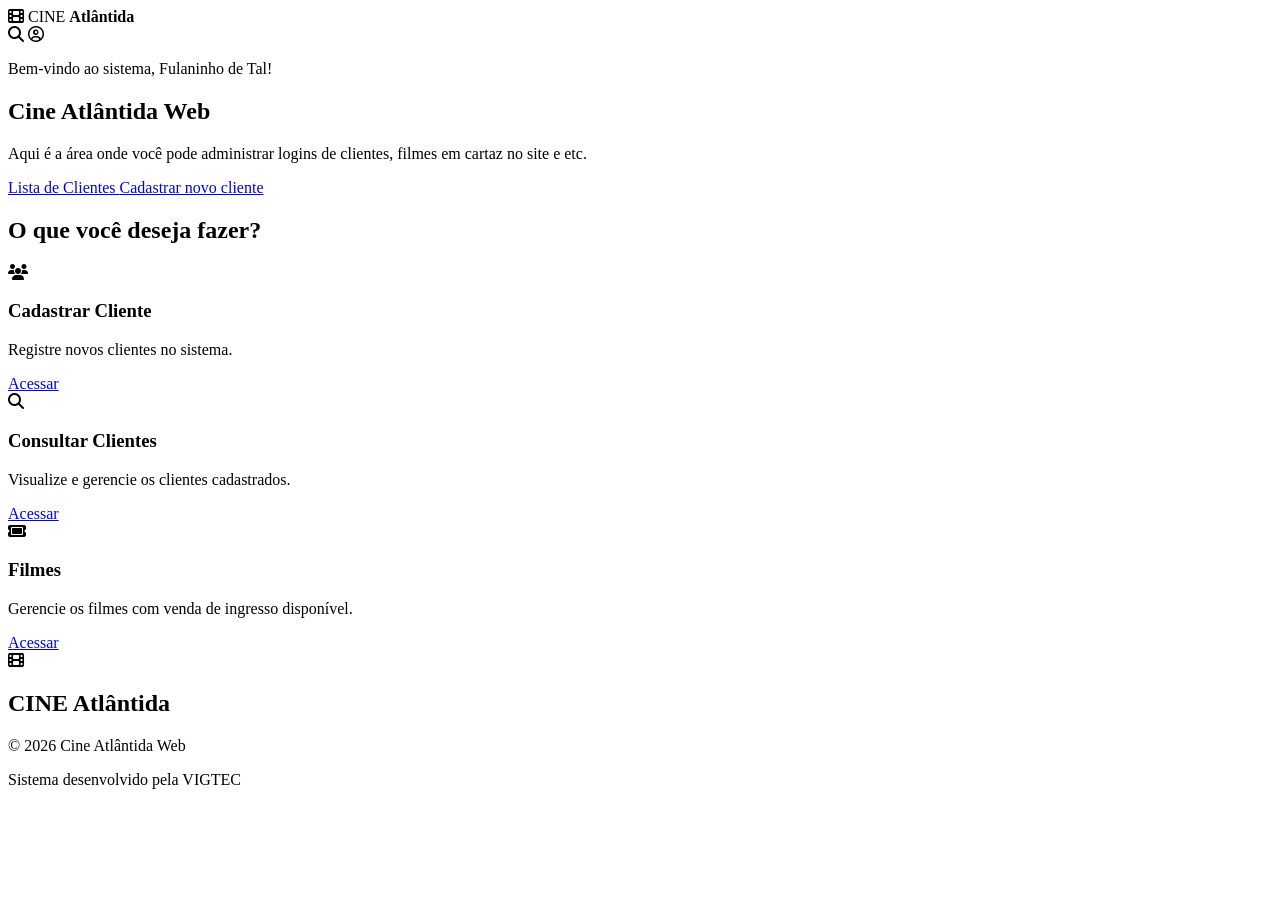
==== index.html @ 6854ec85 "Add initial index.html structure for Cine Atlântida" ====
<!DOCTYPE html>
<html lang="pt-BR">

<head>
    <meta charset="UTF-8">
    <meta name="viewport" content="width=device-width, initial-scale=1.0">
    <title>Cine Atlântida Web</title>
    <link rel="stylesheet" href="estilo.css">
    <link rel="stylesheet" href="https://cdnjs.cloudflare.com/ajax/libs/font-awesome/6.6.0/css/all.min.css">
</head>

<body>

    <header>
        <div class="logo">
            <i class="fa-solid fa-film"></i>
            <span>CINE <strong>Atlântida</strong></span>
        </div>
        <nav>
            <!-- Espaço reservado para links futuros, se necessário -->
        </nav>
        <div class="usuario">
            <i class="fa-solid fa-magnifying-glass"></i>
            <i class="fa-regular fa-circle-user"></i>
        </div>
    </header>

    <!-- BANNER -->
    <section class="banner">
        <div class="overlay"></div>
        <div class="texto-banner">
            <p class="subtitulo">
                Bem-vindo ao sistema, Fulaninho de Tal!
            </p>
            <h1>
                Cine Atlântida Web
            </h1>
            <p>
                Aqui é a área onde você pode administrar logins de clientes, filmes em cartaz no site e etc.
            </p>
            <div class="botoes">
                <a href="listar.html" class="btn-principal">
                    Lista de Clientes
                </a>
                <a href="cadastrar.html" class="btn-secundario">
                    Cadastrar novo cliente
                </a>
            </div>
        </div>
    </section>

    <!-- DESTAQUES -->
    <section class="destaques">
        <h2>O que você deseja fazer?</h2>
        <div class="cards">
            <div class="card">
                <i class="fa-solid fa-users"></i>
                <h3>Cadastrar Cliente</h3>
                <p>
                    Registre novos clientes no sistema.
                </p>
                <a href="cadastrar.html">
                    Acessar
                </a>
            </div>

            <div class="card">
                <i class="fa-solid fa-magnifying-glass"></i>
                <h3>Consultar Clientes</h3>
                <p>
                    Visualize e gerencie os clientes cadastrados.
                </p>
                <a href="listar.html">
                    Acessar
                </a>
            </div>

            <div class="card">
                <i class="fa-solid fa-ticket"></i>
                <h3>Filmes</h3>
                <p>
                    Gerencie os filmes com venda de ingresso disponível.
                </p>
                <a href="consultaFilme.html">
                    Acessar
                </a>
            </div>
        </div>
    </section>

    <!-- RODAPÉ -->
    <footer>
        <div class="footer-logo">
            <i class="fa-solid fa-film"></i>
            <h2>CINE <span>Atlântida</span></h2>
        </div>
        <p>
            © 2026 Cine Atlântida Web
        </p>
        <p>
            Sistema desenvolvido pela VIGTEC
        </p>
    </footer>

</body>

</html>
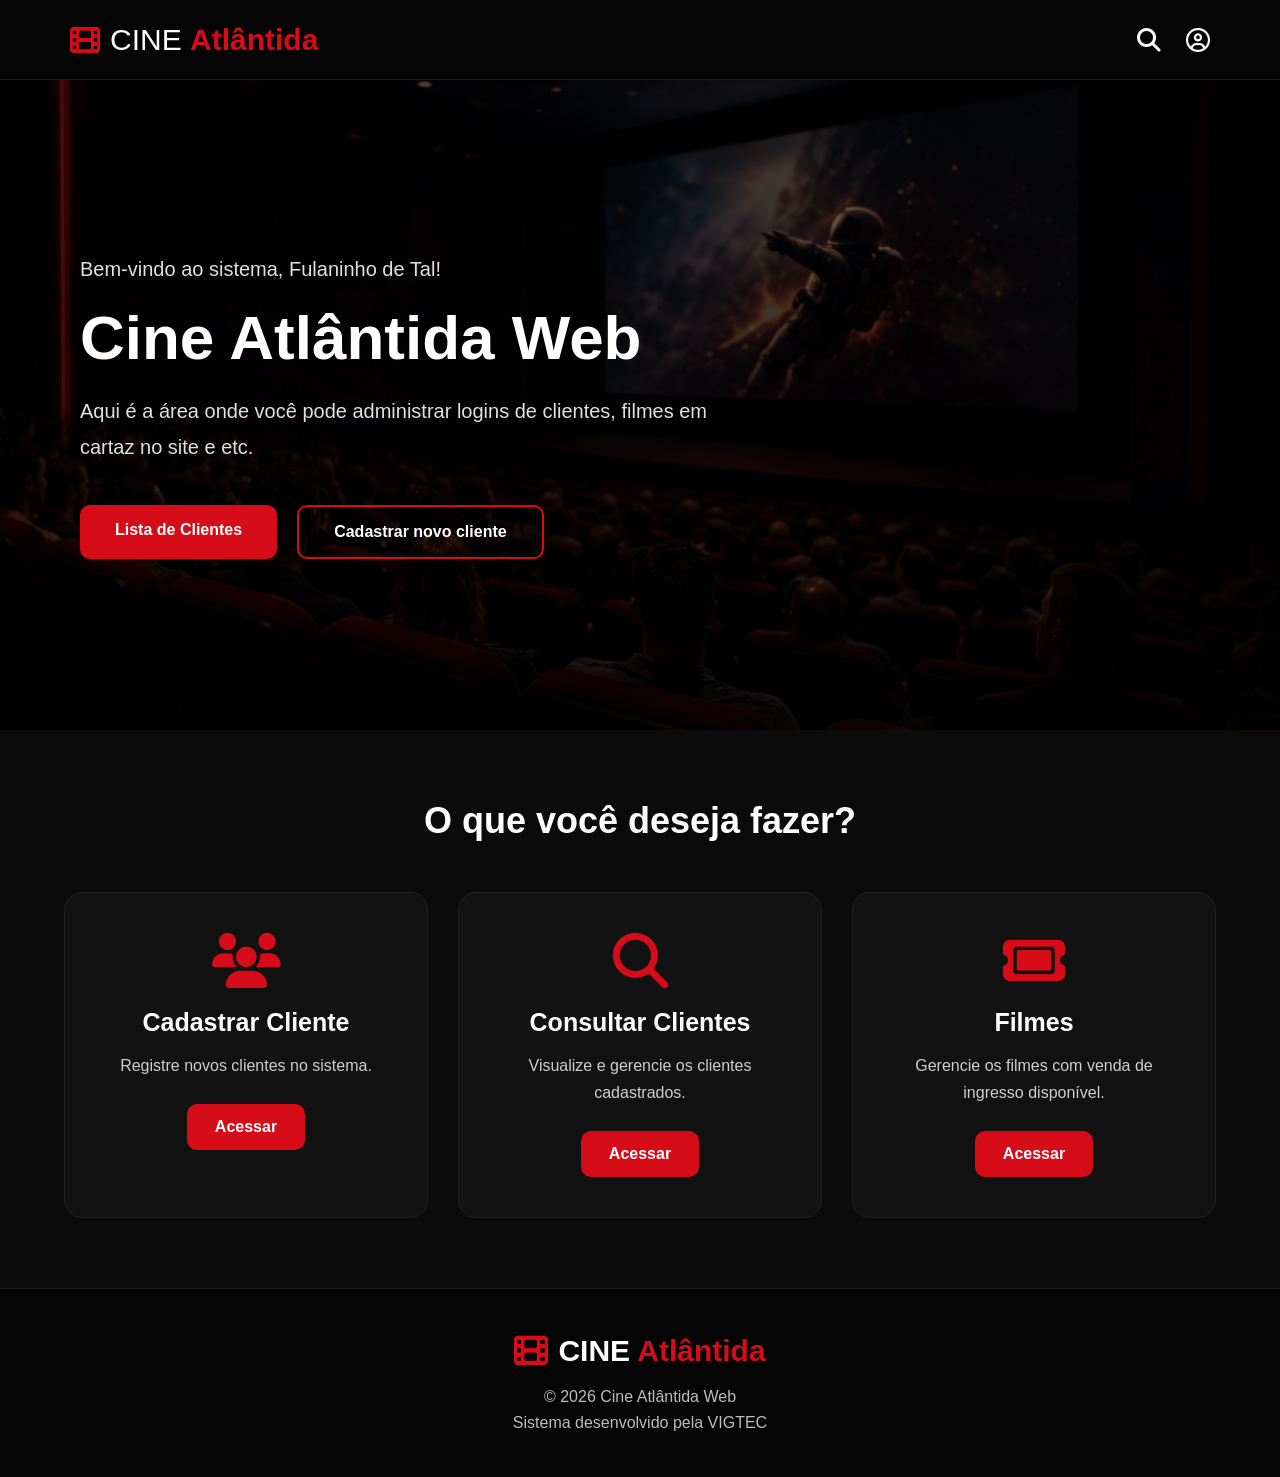
==== commit fac1f8a6: "Add files via upload Cine Atlântida:  O Cine Atlântida é um projeto de desenvolvimento web que tem" ====
--- a/index.html
+++ b/index.html
@@ -104,4 +104,4 @@
 
 </body>
 
-</html>
+</html>
--- a/estilo.css
+++ b/estilo.css
@@ -0,0 +1,321 @@
+/*==========================
+        RESET
+==========================*/
+
+* {
+    margin: 0;
+    padding: 0;
+    box-sizing: border-box;
+    font-family: 'Poppins', sans-serif;
+}
+
+body {
+    background: #0b0b0b;
+    color: #fff;
+}
+
+/*==========================
+        NAVBAR
+==========================*/
+
+header {
+    width: 100%;
+    height: 80px;
+    background: #050505;
+    display: flex;
+    justify-content: space-between;
+    align-items: center;
+    padding: 0 70px;
+    border-bottom: 1px solid #1f1f1f;
+    position: sticky;
+    top: 0;
+    z-index: 999;
+}
+
+.logo {
+    display: flex;
+    align-items: center;
+    gap: 10px;
+    font-size: 30px;
+}
+
+.logo i {
+    color: #d60d18;
+}
+
+.logo strong {
+    color: #d60d18;
+}
+
+nav {
+    display: flex;
+    gap: 40px;
+}
+
+nav a {
+    color: white;
+    text-decoration: none;
+    padding: 28px 0;
+    border-bottom: 3px solid transparent;
+    transition: .3s;
+}
+
+nav a:hover,
+nav .ativo {
+    color: #d60d18;
+    border-color: #d60d18;
+}
+
+.usuario {
+    display: flex;
+    gap: 25px;
+    font-size: 24px;
+}
+
+.usuario i {
+    cursor: pointer;
+}
+
+.usuario i:hover {
+    color: #d60d18;
+}
+
+/*==========================
+        BANNER (Imagem de Fundo)
+==========================*/
+
+.banner {
+    height: 650px;
+    /* Busca a imagem dentro da pasta assets */
+    background: url("fundo1.jpeg") center/cover no-repeat;
+    position: relative;
+    display: flex;
+    align-items: center;
+    padding-left: 80px;
+}
+
+.overlay {
+    position: absolute;
+    inset: 0;
+    /* Película escura de 65% para dar uma boa visibilidade ao texto branco */
+    background: rgba(0, 0, 0, 0.65);
+    z-index: 1;
+}
+
+.texto-banner {
+    position: relative;
+    z-index: 2;
+    /* Fica acima da película escura */
+    max-width: 650px;
+}
+
+.subtitulo {
+    color: #d60d18;
+    font-size: 18px;
+    margin-bottom: 15px;
+    font-weight: 500;
+}
+
+.texto-banner h1 {
+    font-size: 62px;
+    margin-bottom: 20px;
+    font-weight: 700;
+}
+
+.texto-banner p {
+    color: #e0e0e0;
+    font-size: 20px;
+    line-height: 1.8;
+}
+
+.botoes {
+    display: flex;
+    gap: 20px;
+    margin-top: 40px;
+}
+
+.btn-principal,
+.btn-secundario {
+    padding: 16px 35px;
+    border-radius: 10px;
+    text-decoration: none;
+    font-weight: 600;
+    transition: .3s;
+}
+
+.btn-principal {
+    background: #d60d18;
+    color: white;
+}
+
+.btn-principal:hover {
+    background: #b10b14;
+}
+
+.btn-secundario {
+    border: 2px solid #d60d18;
+    color: white;
+}
+
+.btn-secundario:hover {
+    background: #d60d18;
+}
+
+/*==========================
+      DESTAQUES
+==========================*/
+
+.destaques {
+    width: 90%;
+    margin: 70px auto;
+}
+
+.destaques h2 {
+    text-align: center;
+    font-size: 36px;
+    margin-bottom: 50px;
+}
+
+.cards {
+    display: grid;
+    grid-template-columns: repeat(auto-fit, minmax(280px, 1fr));
+    gap: 30px;
+}
+
+.card {
+    background: #121212;
+    border: 1px solid #222222;
+    border-radius: 18px;
+    padding: 40px 30px;
+    text-align: center;
+    transition: .3s;
+}
+
+.card:hover {
+    transform: translateY(-8px);
+    border-color: #d60d18;
+    box-shadow: 0 15px 35px rgba(214, 13, 24, .15);
+}
+
+.card i {
+    font-size: 55px;
+    color: #d60d18;
+    margin-bottom: 20px;
+}
+
+.card h3 {
+    margin-bottom: 15px;
+    font-size: 25px;
+}
+
+.card p {
+    color: #cfcfcf;
+    line-height: 1.7;
+    margin-bottom: 25px;
+}
+
+.card a {
+    display: inline-block;
+    background: #d60d18;
+    color: white;
+    text-decoration: none;
+    padding: 14px 28px;
+    border-radius: 10px;
+    font-weight: 600;
+    transition: .3s;
+}
+
+.card a:hover {
+    background: #b10b14;
+}
+
+/*==========================
+        RODAPÉ
+==========================*/
+
+footer {
+    background: #050505;
+    border-top: 1px solid #1f1f1f;
+    text-align: center;
+    padding: 45px 20px;
+}
+
+.footer-logo {
+    display: flex;
+    justify-content: center;
+    align-items: center;
+    gap: 10px;
+    margin-bottom: 20px;
+}
+
+.footer-logo i {
+    color: #d60d18;
+    font-size: 34px;
+}
+
+.footer-logo h2 {
+    font-size: 30px;
+}
+
+.footer-logo span {
+    color: #d60d18;
+}
+
+footer p {
+    color: #bdbdbd;
+    margin-top: 8px;
+}
+
+/*==========================
+    RESPONSIVIDADE
+==========================*/
+
+@media(max-width:900px) {
+    header {
+        flex-direction: column;
+        height: auto;
+        padding: 20px;
+        gap: 20px;
+    }
+
+    nav {
+        flex-wrap: wrap;
+        justify-content: center;
+        gap: 20px;
+    }
+
+    .banner {
+        height: 550px;
+        padding: 30px;
+    }
+
+    .texto-banner h1 {
+        font-size: 42px;
+    }
+
+    .texto-banner p {
+        font-size: 18px;
+    }
+
+    .botoes {
+        flex-direction: column;
+    }
+}
+
+@media(max-width:600px) {
+    .logo {
+        font-size: 24px;
+    }
+
+    .usuario {
+        font-size: 20px;
+    }
+
+    .texto-banner h1 {
+        font-size: 34px;
+    }
+
+    .destaques h2 {
+        font-size: 28px;
+    }
+}
